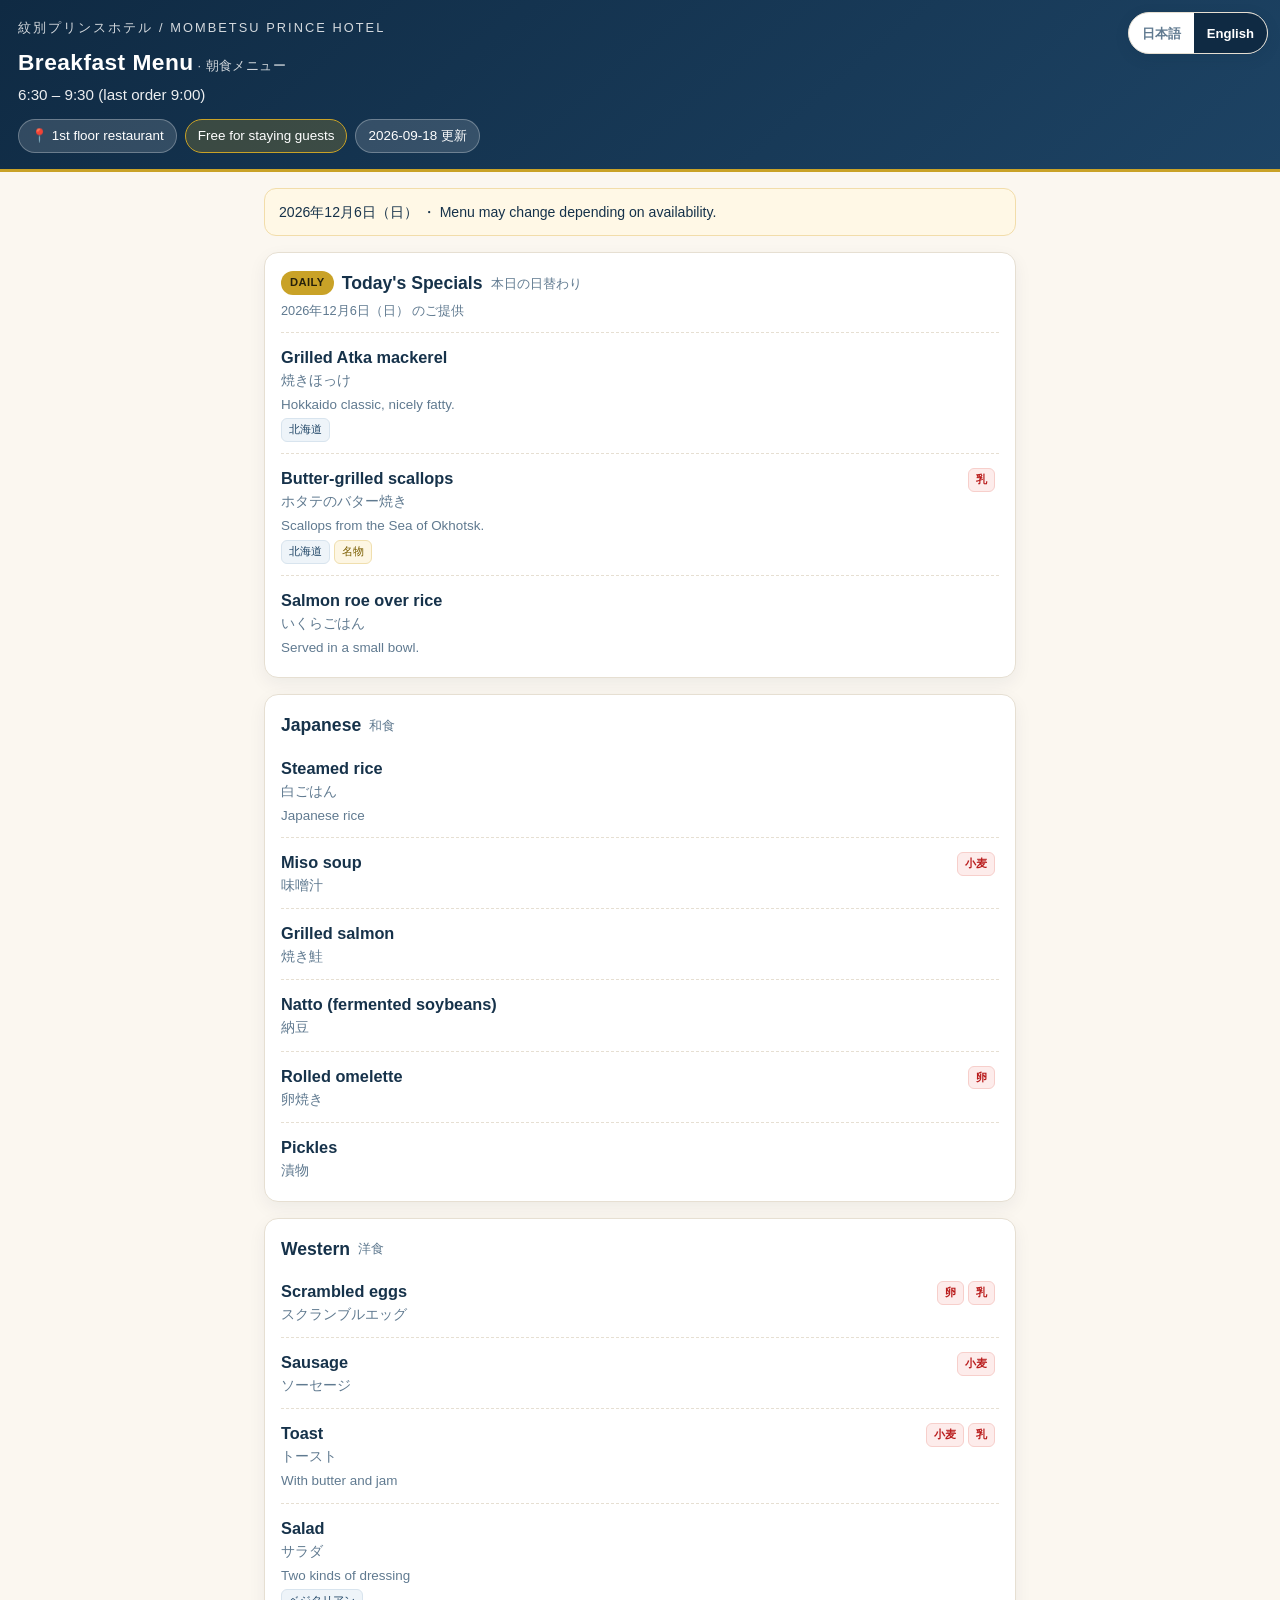
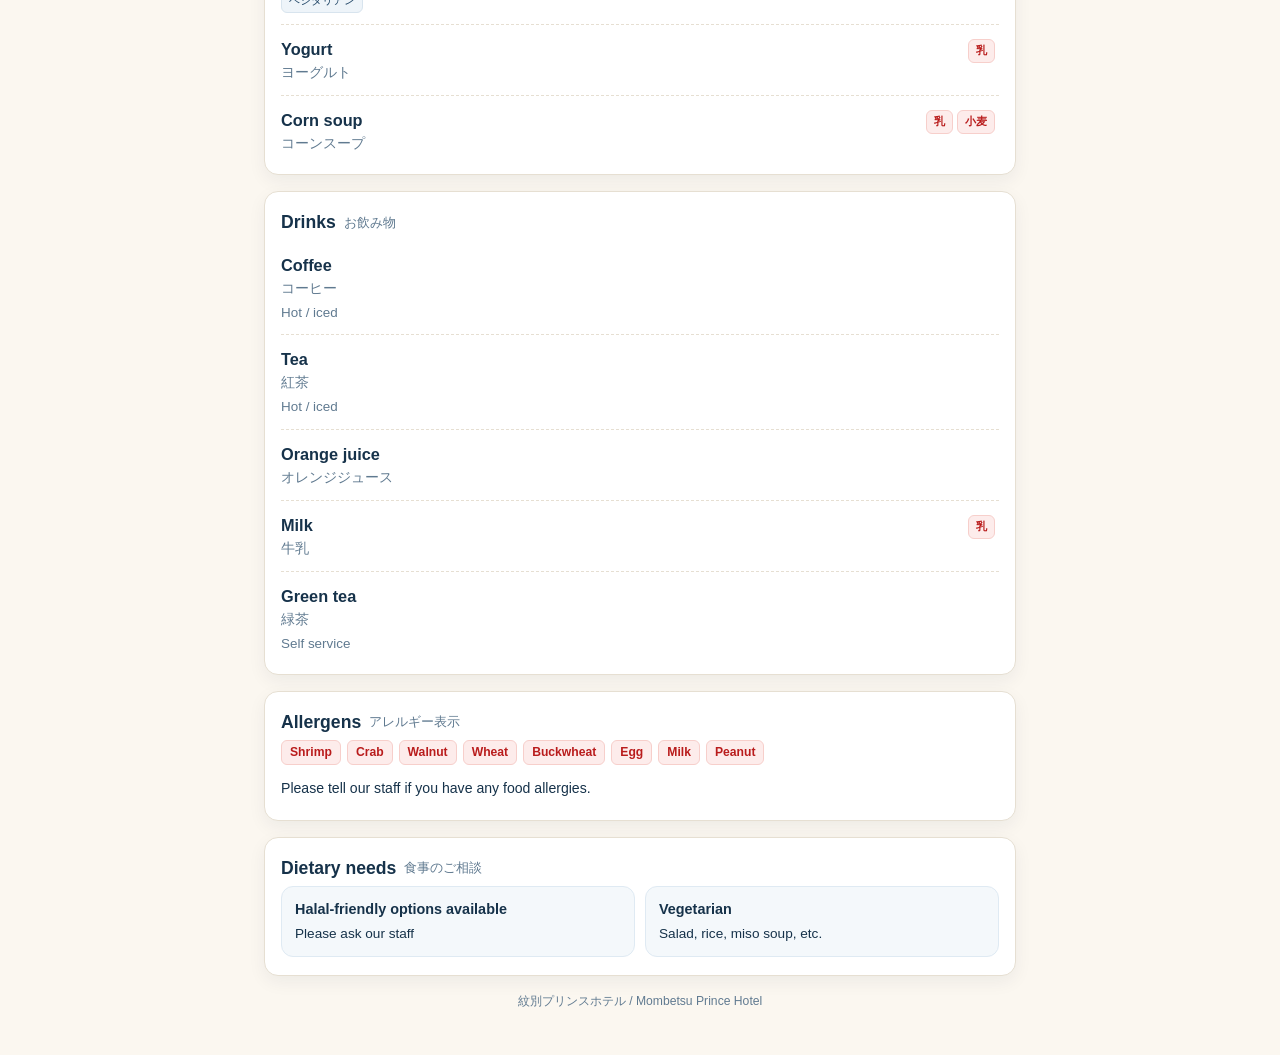
==== index.html @ 8510df5a "Add files via upload" ====
<!DOCTYPE html>
<html lang="ja">
<head>
<meta charset="UTF-8">
<meta name="viewport" content="width=device-width, initial-scale=1.0, viewport-fit=cover">
<meta name="theme-color" content="#0f2a43">
<title>朝食メニュー · Breakfast Menu</title>
<link rel="stylesheet" href="menu.css">
</head>
<body>

  <!-- tombol bahasa -->
  <div class="bahasa" id="pilihBahasa">
    <button data-bhs="jp" class="aktif">日本語</button>
    <button data-bhs="en">English</button>
  </div>

  <div id="isiMenu">
    <div class="wadah" style="padding-top:40px;text-align:center;color:#607a90">読み込み中… / Loading…</div>
  </div>

  <script src="menu-app.js"></script>
  <script>
  (function () {
    "use strict";
    var bhs = MenuSarapan.bahasaAwal();
    var data = null;

    function gambar() {
      if (!data) return;
      MenuSarapan.renderTamu(document.getElementById("isiMenu"), data, bhs);
      document.documentElement.lang = bhs === "en" ? "en" : "ja";
      document.querySelectorAll("#pilihBahasa button").forEach(function (b) {
        b.classList.toggle("aktif", b.dataset.bhs === bhs);
      });
    }

    document.querySelectorAll("#pilihBahasa button").forEach(function (b) {
      b.addEventListener("click", function () {
        bhs = b.dataset.bhs;
        MenuSarapan.simpanBahasa(bhs);
        gambar();
      });
    });

    MenuSarapan.muat().then(function (d) {
      if (!d) {
        document.getElementById("isiMenu").innerHTML =
          '<div class="wadah"><div class="catatan">メニューを読み込めませんでした 😢<br>menu.json がアップロードされているか確認してください。</div></div>';
        return;
      }
      data = d;
      gambar();
    });

    // data di-refresh tiap 30 menit (kalau menu harian diganti, tamu langsung lihat)
    setInterval(function () {
      MenuSarapan.muat().then(function (d) { if (d) { data = d; gambar(); } });
    }, 30 * 60 * 1000);

    // offline (service worker)
    if ("serviceWorker" in navigator) {
      window.addEventListener("load", function () {
        navigator.serviceWorker.register("sw.js").catch(function () {});
      });
    }
  })();
  </script>
</body>
</html>
---- menu.css ----
/* ==========================================================================
   Menu Sarapan — gaya bersama (halaman tamu + mode layar)
   ========================================================================== */
:root {
  --navy: #0f2a43;
  --navy-soft: #1d4364;
  --emas: #c9a227;
  --kertas: #fbf7f0;
  --kartu: #ffffff;
  --teks: #16324a;
  --redup: #607a90;
  --garis: #e6dfd2;
  --alergi: #b91c1c;
}

* { box-sizing: border-box; -webkit-tap-highlight-color: transparent; }

body {
  margin: 0;
  font-family: -apple-system, BlinkMacSystemFont, "Hiragino Kaku Gothic ProN", "Yu Gothic",
               "Noto Sans JP", "Segoe UI", sans-serif;
  background: var(--kertas);
  color: var(--teks);
  line-height: 1.6;
}

/* ---------- kepala ---------- */
.kepala {
  background: linear-gradient(140deg, var(--navy), var(--navy-soft));
  color: #fff;
  padding: calc(env(safe-area-inset-top) + 18px) 18px 16px;
  border-bottom: 3px solid var(--emas);
}
.kepala .hotel { font-size: .8rem; letter-spacing: .16em; text-transform: uppercase; opacity: .82; }
.kepala h1 { margin: 6px 0 2px; font-size: 1.42rem; letter-spacing: .02em; }
.kepala .sub { font-size: .95rem; opacity: .92; }
.kepala .baris-info { display: flex; flex-wrap: wrap; gap: 8px; margin-top: 12px; }
.pil {
  background: rgba(255, 255, 255, .14);
  border: 1px solid rgba(255, 255, 255, .28);
  border-radius: 999px;
  padding: 5px 12px;
  font-size: .84rem;
}
.pil.emas { background: rgba(201, 162, 39, .22); border-color: var(--emas); }

/* ---------- isi ---------- */
.wadah { max-width: 780px; margin: 0 auto; padding: 16px 14px 44px; }

.kartu {
  background: var(--kartu);
  border: 1px solid var(--garis);
  border-radius: 14px;
  padding: 16px 16px 8px;
  margin: 0 0 16px;
  box-shadow: 0 6px 18px rgba(15, 42, 67, .06);
}
.kartu > h2 {
  margin: 0 0 4px;
  font-size: 1.1rem;
  display: flex;
  align-items: center;
  gap: 8px;
  flex-wrap: wrap;
}
.kartu > h2 .en { font-size: .82rem; color: var(--redup); font-weight: 500; }
.tanda-harian {
  background: var(--emas);
  color: #26210b;
  font-size: .7rem;
  font-weight: 700;
  border-radius: 999px;
  padding: 3px 9px;
  letter-spacing: .04em;
}
.tanggal { font-size: .8rem; color: var(--redup); margin: 2px 0 10px; }

.item { display: flex; gap: 10px; padding: 11px 0; border-top: 1px dashed var(--garis); }
.item:first-of-type { border-top: 0; }
.item .nama { font-weight: 700; font-size: 1.02rem; }
.item .nama .en { display: block; font-weight: 500; font-size: .86rem; color: var(--redup); }
.item .keterangan { font-size: .84rem; color: var(--redup); margin-top: 2px; }
.item .kanan { margin-left: auto; text-align: right; flex: 0 0 auto; }

.tag, .alergi {
  display: inline-block;
  font-size: .7rem;
  border-radius: 6px;
  padding: 2px 7px;
  margin: 3px 4px 0 0;
  white-space: nowrap;
}
.tag { background: #eef4f9; color: var(--navy-soft); border: 1px solid #d8e4ee; }
.tag.emas { background: #fdf6e3; color: #7a5d00; border-color: #f0dfae; }
.alergi { background: #fdeceb; color: var(--alergi); border: 1px solid #f7cfcb; font-weight: 700; }

/* ---------- alergi & catatan ---------- */
.legenda { display: flex; flex-wrap: wrap; gap: 6px; margin: 4px 0 12px; }
.legenda span {
  background: #fdeceb; color: var(--alergi); border: 1px solid #f7cfcb;
  border-radius: 6px; padding: 2px 8px; font-size: .76rem; font-weight: 700;
}
.catatan {
  background: #fff8e6; border: 1px solid #f2ddaa; border-radius: 12px;
  padding: 12px 14px; font-size: .88rem; margin-bottom: 16px;
}
.kurasi { display: flex; flex-wrap: wrap; gap: 10px; }
.kurasi > div {
  flex: 1 1 220px; background: #f4f8fb; border: 1px solid #dfeaf3;
  border-radius: 12px; padding: 11px 13px; font-size: .85rem;
}
.kurasi b { display: block; font-size: .9rem; margin-bottom: 2px; }

/* ---------- bahasa ---------- */
.bahasa {
  position: fixed; top: calc(env(safe-area-inset-top) + 12px); right: 12px; z-index: 20;
  display: flex; background: #fff; border: 1px solid var(--garis); border-radius: 999px;
  overflow: hidden; box-shadow: 0 4px 14px rgba(15, 42, 67, .14);
}
.bahasa button {
  border: 0; background: transparent; font: inherit; font-weight: 700; font-size: .82rem;
  padding: 8px 13px; min-height: 40px; cursor: pointer; color: var(--redup);
}
.bahasa button.aktif { background: var(--navy); color: #fff; }

.kaki { text-align: center; font-size: .76rem; color: var(--redup); margin-top: 6px; }

/* ---------- mode layar (layar.html) ---------- */
.layar-mode {
  background: linear-gradient(160deg, #08182a, #0f2a43 55%, #13314f);
  color: #fff;
  min-height: 100vh;
  padding: 2.2vh 2.6vw calc(2.2vh + env(safe-area-inset-bottom));
  display: flex;
  flex-direction: column;
}
.layar-atas { display: flex; align-items: flex-end; justify-content: space-between; gap: 14px; }
.layar-atas .hotel-name { font-size: clamp(1rem, 2.2vw, 1.5rem); letter-spacing: .1em; text-transform: uppercase; opacity: .85; }
.layar-atas .jam { font-size: clamp(1.1rem, 2.6vw, 1.9rem); font-weight: 700; color: #ffd76a; }
.layar-judul { margin: 1.4vh 0 .4vh; font-size: clamp(1.6rem, 4.6vw, 3.1rem); font-weight: 800; }
.layar-judul .en { display: block; font-size: clamp(.9rem, 2vw, 1.35rem); font-weight: 500; opacity: .78; }
.layar-isi {
  flex: 1; margin-top: 1.6vh;
  display: grid;
  grid-template-columns: repeat(auto-fit, minmax(260px, 1fr));
  gap: 1.5vh 2.2vw;
  align-content: start;
}
.kotak-item {
  background: rgba(255, 255, 255, .07);
  border: 1px solid rgba(255, 255, 255, .16);
  border-radius: 14px;
  padding: 1.5vh 1.2vw;
}
.kotak-item .nm { font-size: clamp(1.1rem, 2.5vw, 1.85rem); font-weight: 700; }
.kotak-item .en { font-size: clamp(.8rem, 1.5vw, 1.05rem); opacity: .78; }
.kotak-item .alergi { background: rgba(255, 120, 120, .16); color: #ffc9c9; border-color: rgba(255, 150, 150, .4); }
.layar-bawah {
  display: flex; align-items: center; justify-content: space-between;
  gap: 12px; margin-top: 1.6vh; font-size: clamp(.8rem, 1.5vw, 1.05rem);
}
.titik { display: flex; gap: 7px; }
.titik i { width: 11px; height: 11px; border-radius: 50%; background: rgba(255,255,255,.3); display: block; }
.titik i.on { background: #ffd76a; }
.minta-full {
  position: fixed; inset: 0; background: rgba(4, 12, 22, .94); color: #fff; z-index: 50;
  display: flex; flex-direction: column; align-items: center; justify-content: center; gap: 12px;
  text-align: center; padding: 24px; cursor: pointer;
}
.minta-full b { font-size: 1.3rem; }
.minta-full span { font-size: .9rem; opacity: .8; }

@media (max-width: 480px) {
  .bahasa { top: auto; bottom: calc(env(safe-area-inset-bottom) + 12px); right: 12px; }
}
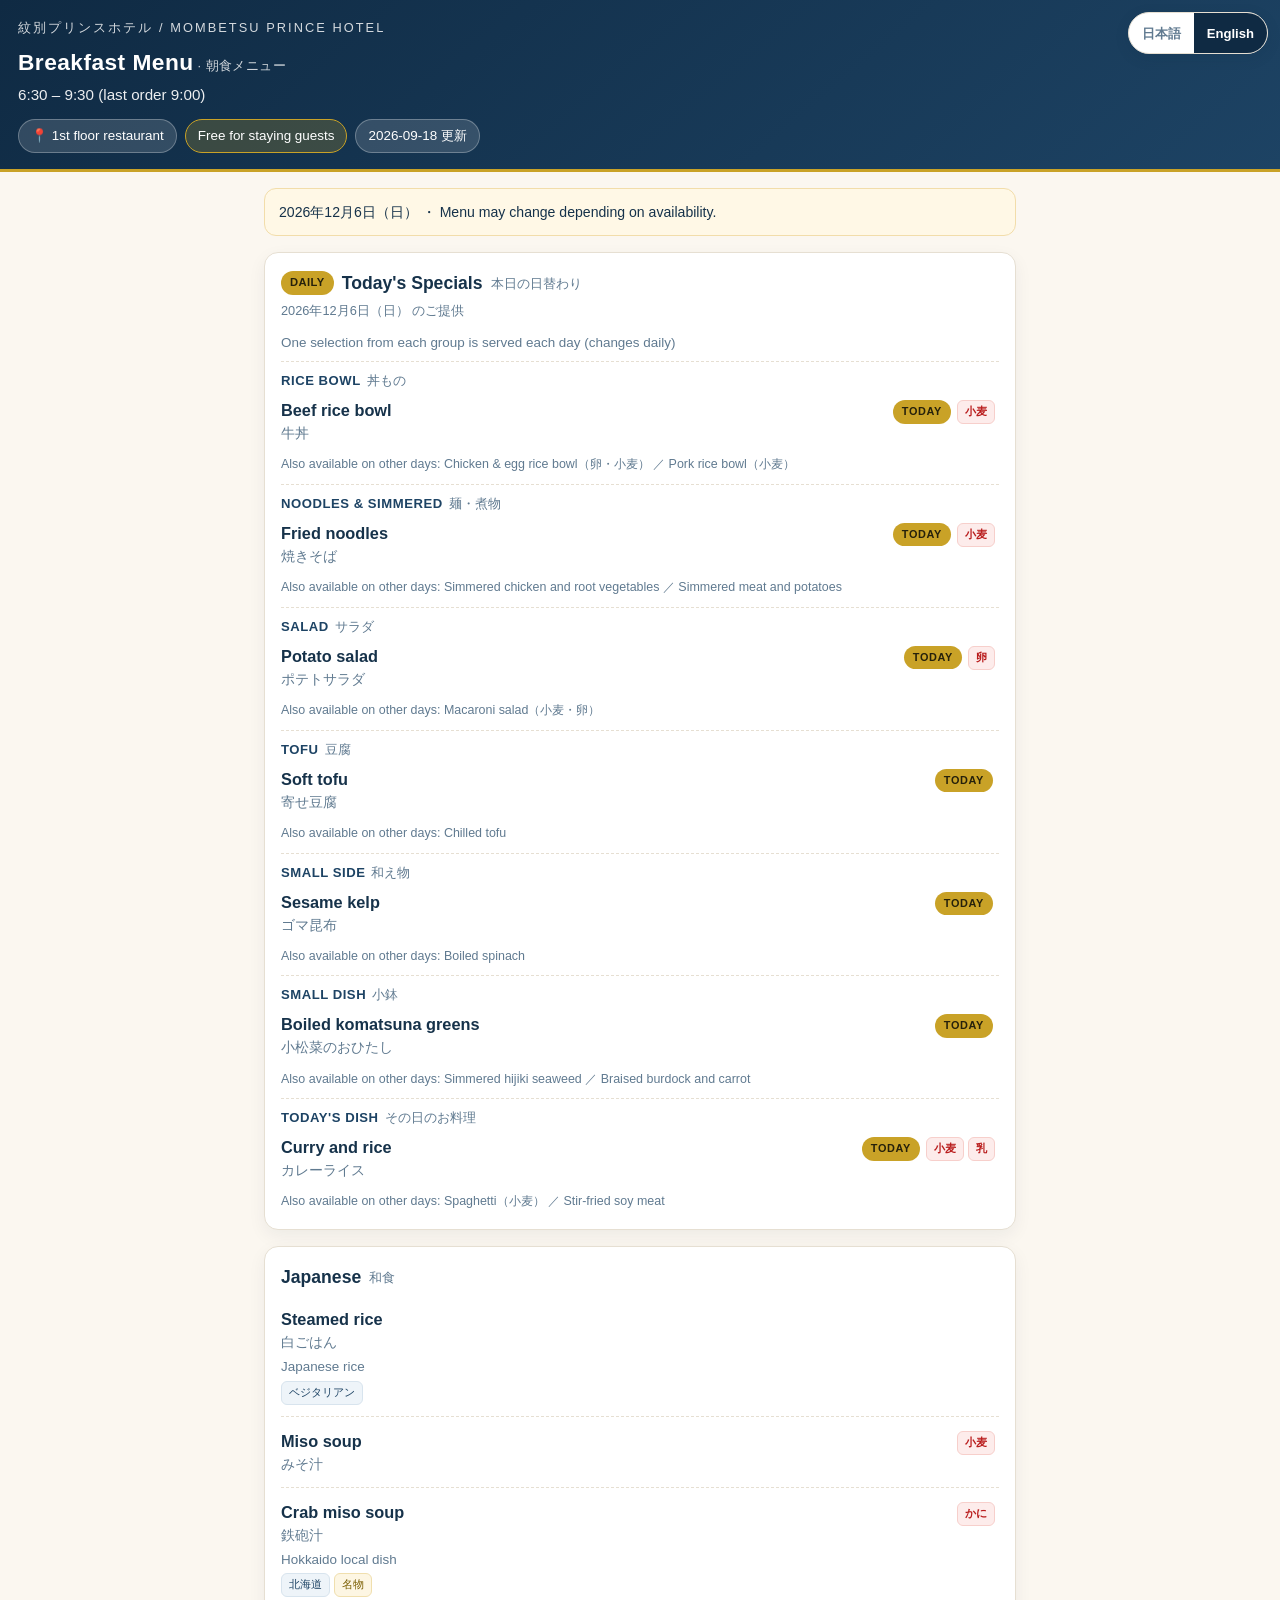
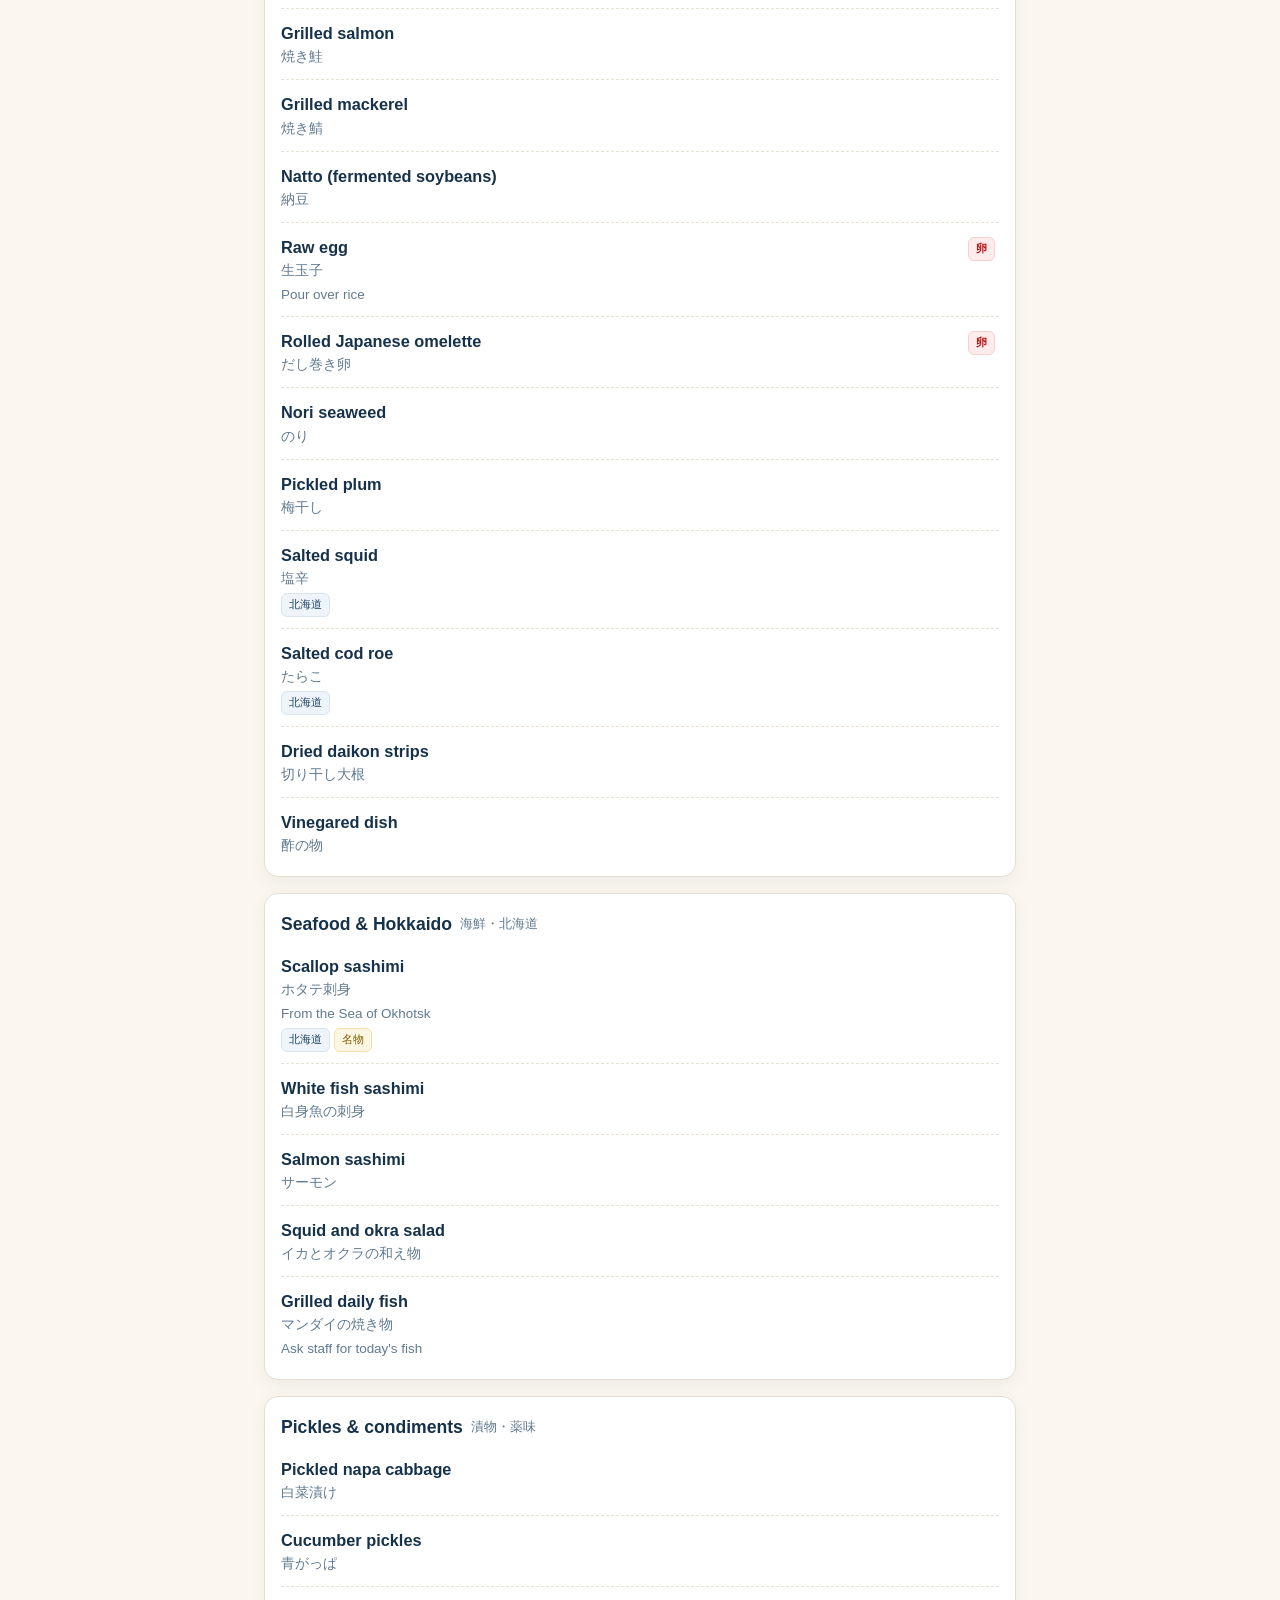
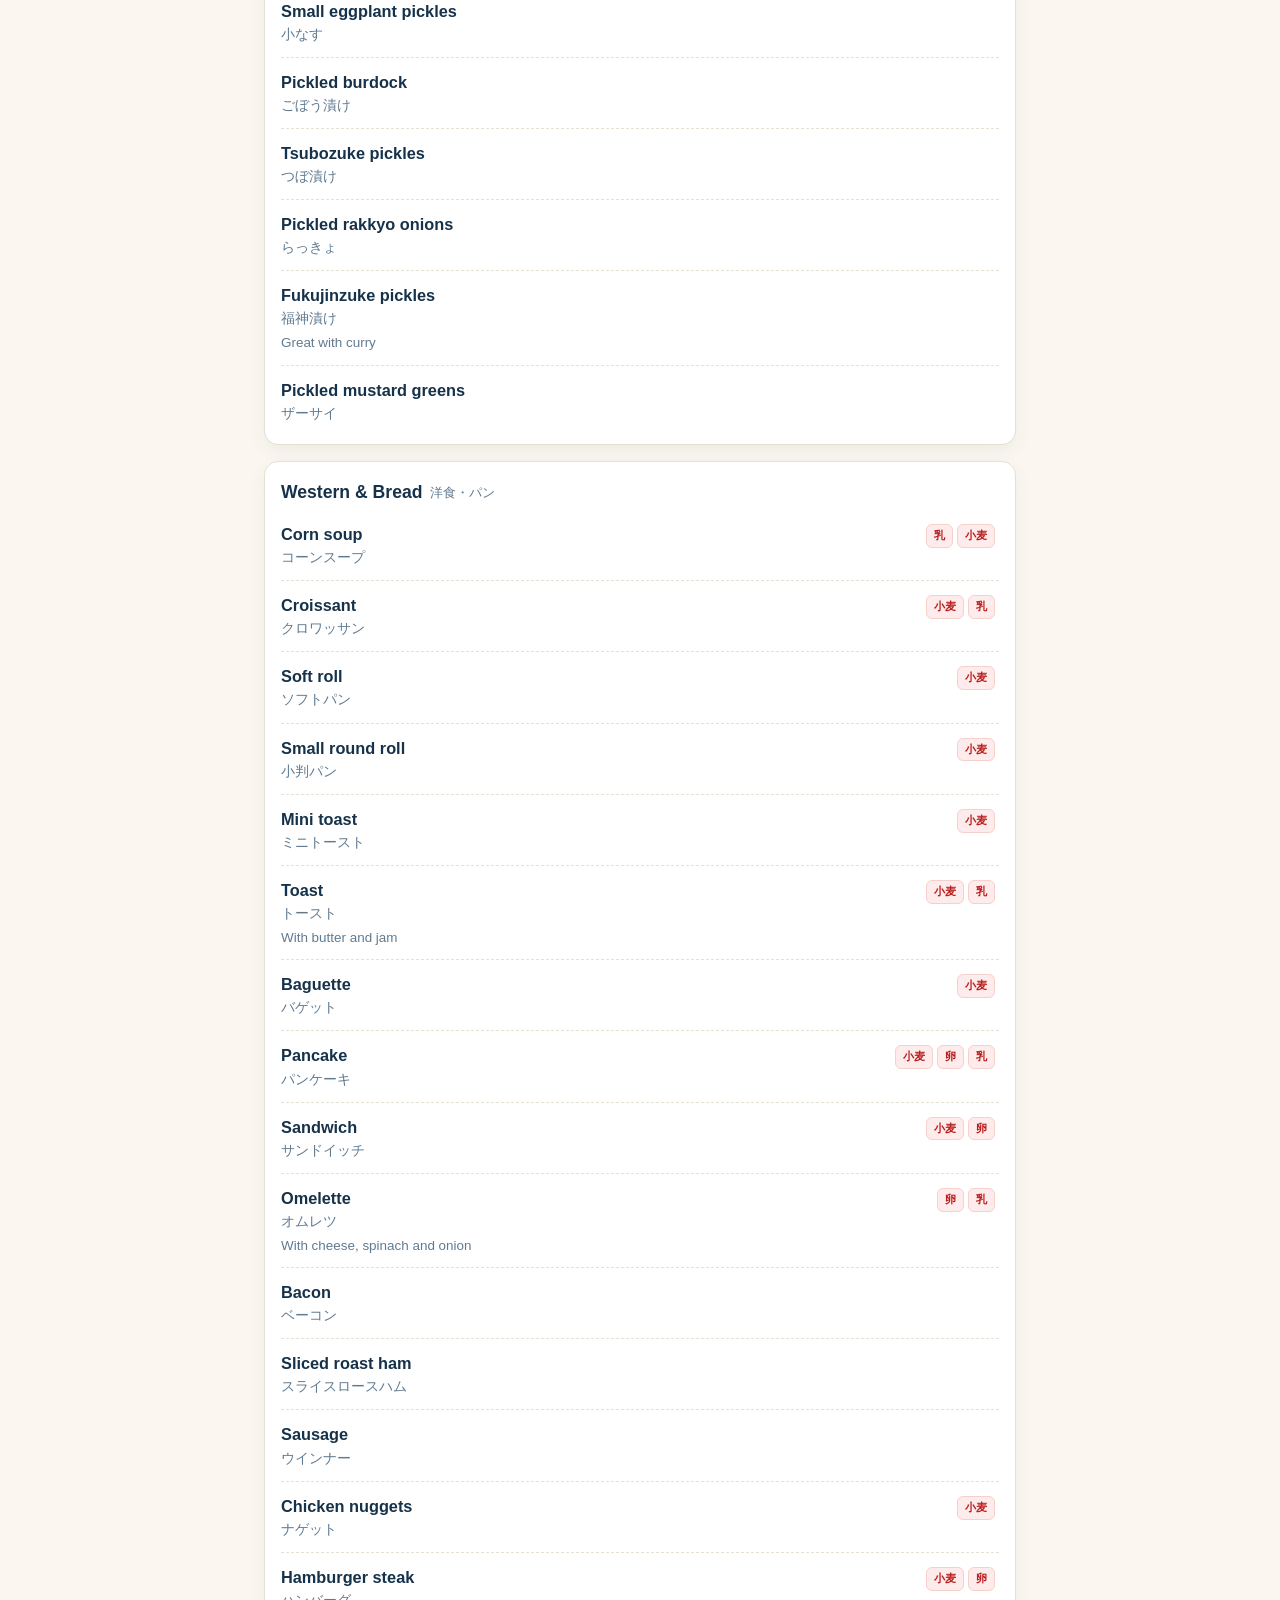
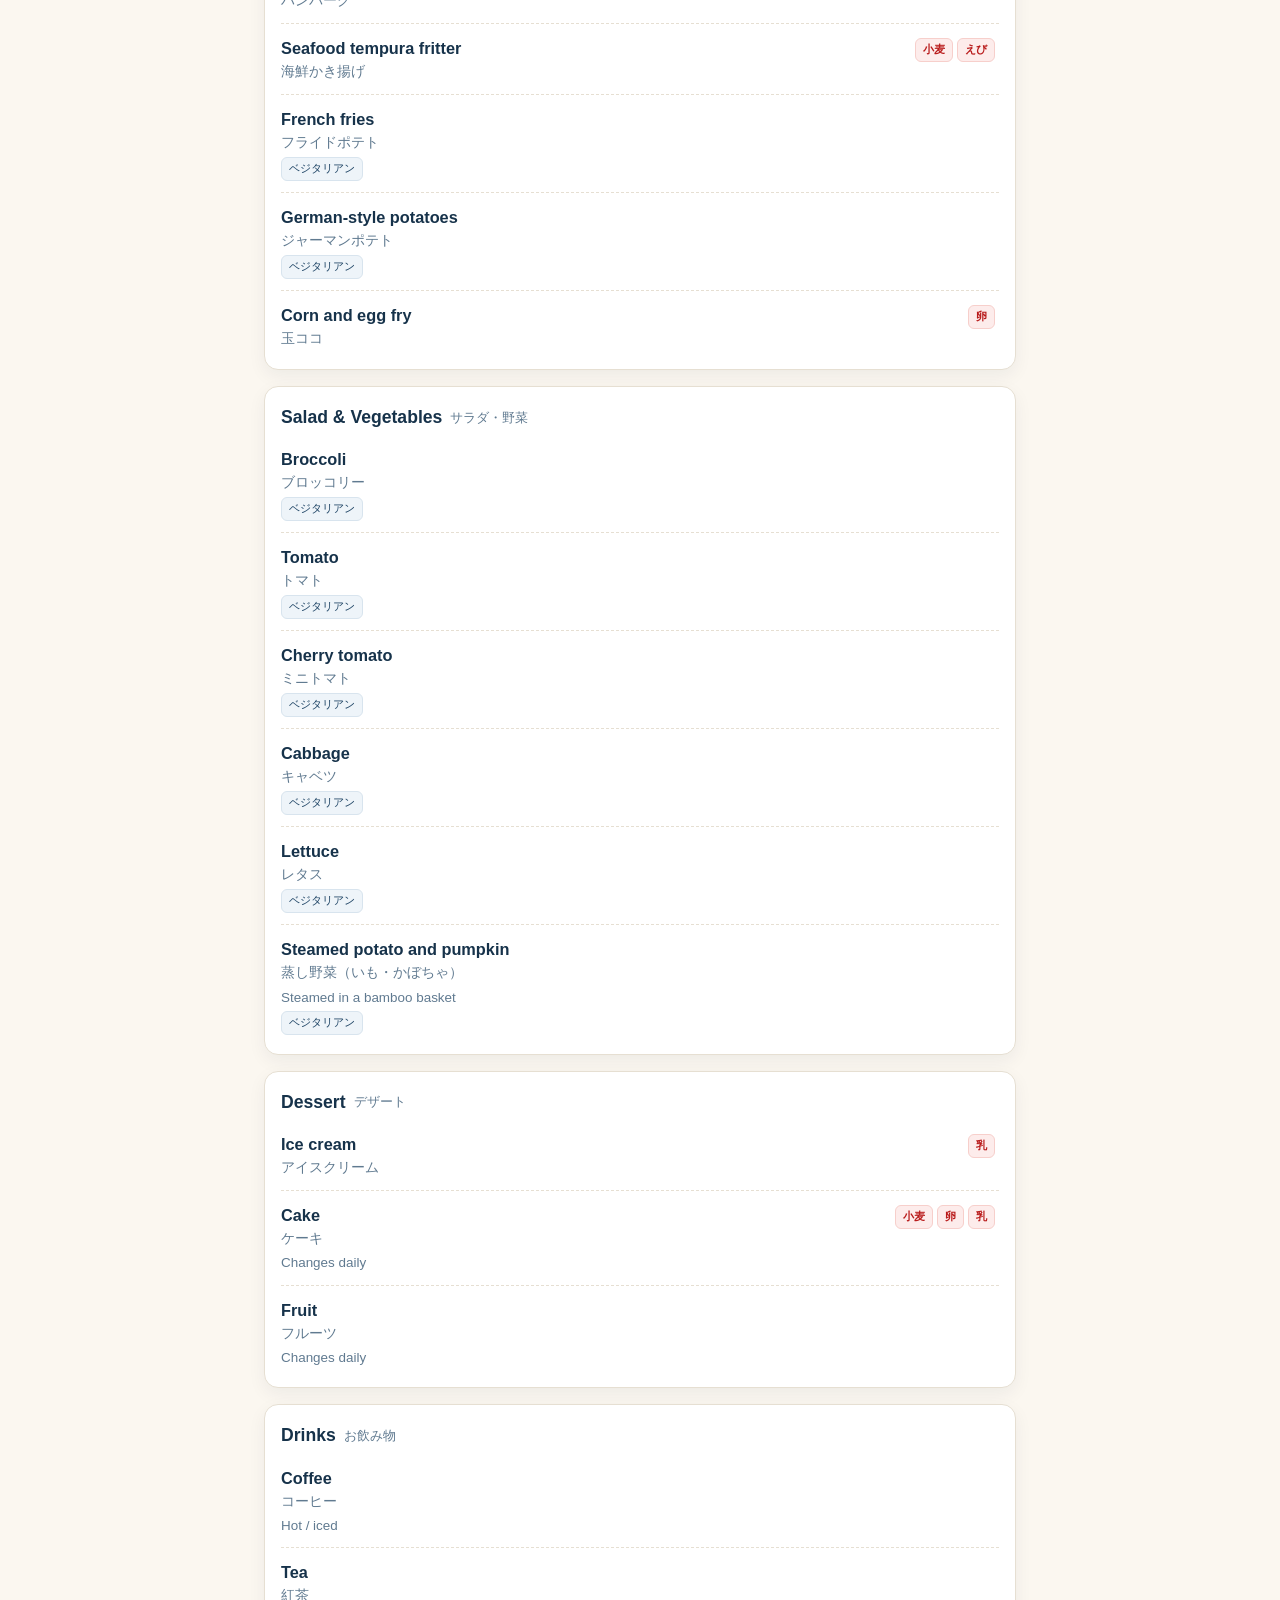
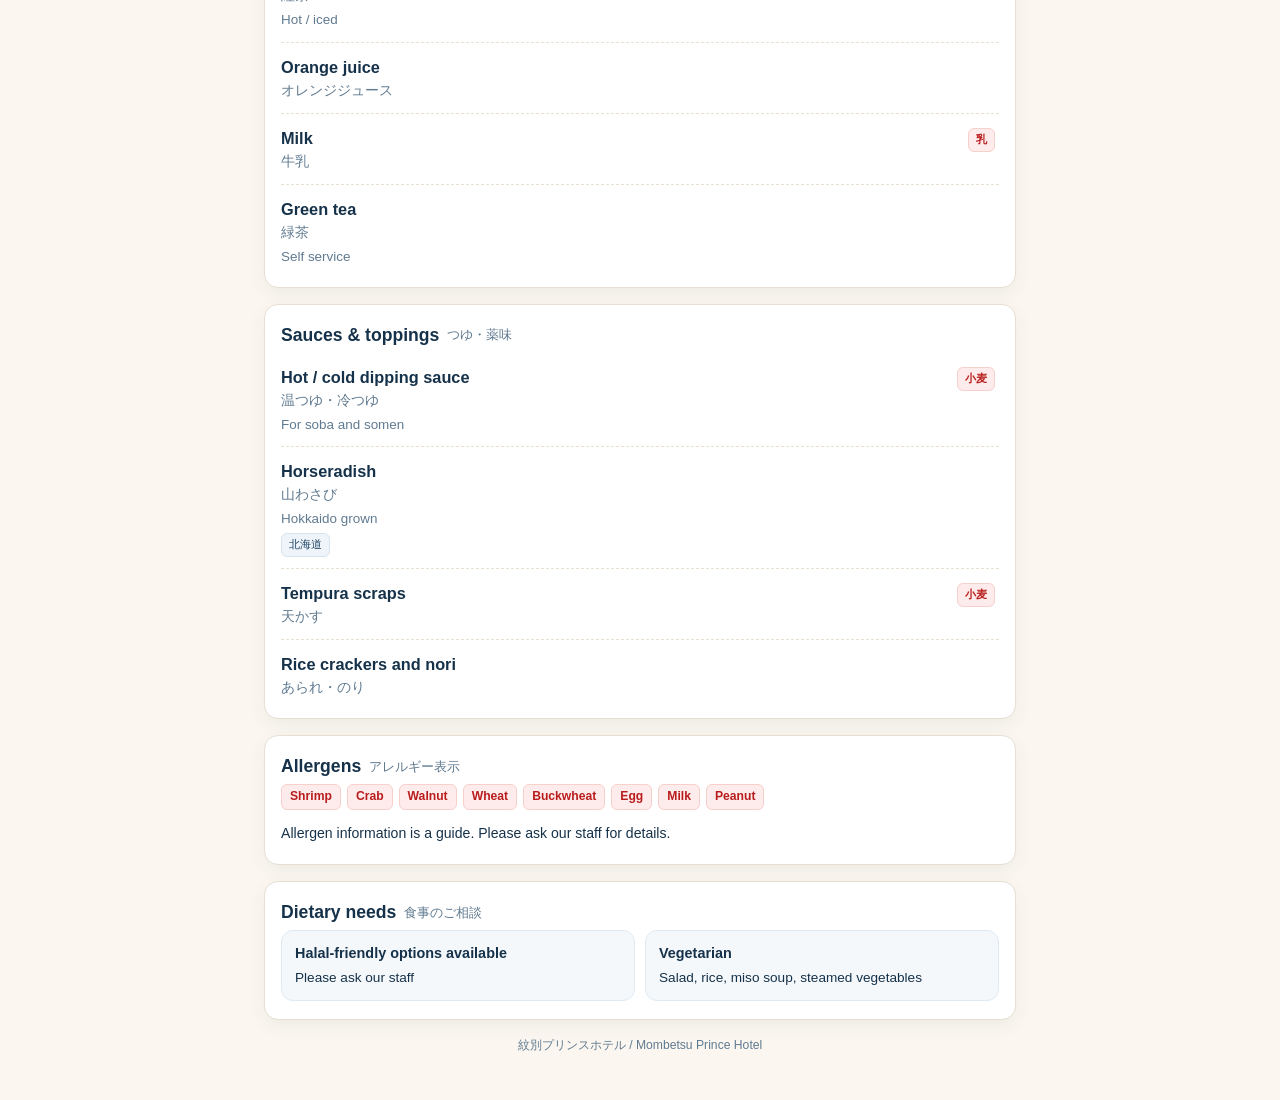
==== commit d4b603aa: "Add files via upload" ====
--- a/index.html
+++ b/index.html
@@ -5,7 +5,7 @@
 <meta name="viewport" content="width=device-width, initial-scale=1.0, viewport-fit=cover">
 <meta name="theme-color" content="#0f2a43">
 <title>朝食メニュー · Breakfast Menu</title>
-<link rel="stylesheet" href="menu.css">
+<link rel="stylesheet" href="menu.css?v=2">
 </head>
 <body>
 
@@ -19,7 +19,7 @@
     <div class="wadah" style="padding-top:40px;text-align:center;color:#607a90">読み込み中… / Loading…</div>
   </div>
 
-  <script src="menu-app.js"></script>
+  <script src="menu-app.js?v=2"></script>
   <script>
   (function () {
     "use strict";
--- a/menu.css
+++ b/menu.css
@@ -173,3 +173,21 @@
 @media (max-width: 480px) {
   .bahasa { top: auto; bottom: calc(env(safe-area-inset-bottom) + 12px); right: 12px; }
 }
+
+/* ---------- grup 日替わり ---------- */
+.grup-catatan { font-size: .84rem; color: var(--redup); margin: 2px 0 8px; }
+.grup { border-top: 1px dashed var(--garis); padding: 8px 0 10px; }
+.grup:first-of-type { border-top: 0; }
+.grup-judul {
+  font-size: .82rem; font-weight: 700; color: var(--navy-soft);
+  letter-spacing: .04em; text-transform: uppercase; margin-bottom: 2px;
+}
+.grup-judul .en { text-transform: none; letter-spacing: 0; color: var(--redup); font-weight: 500; margin-left: 6px; }
+.grup .item { padding: 4px 0; border-top: 0; }
+.badge-kini {
+  display: inline-block; background: var(--emas); color: #26210b; font-size: .68rem;
+  font-weight: 800; border-radius: 999px; padding: 3px 9px; margin-right: 6px; letter-spacing: .06em;
+}
+.grup-lain { font-size: .78rem; color: var(--redup); margin-top: 6px; line-height: 1.5; }
+.grup-nama { font-size: .82rem; letter-spacing: .08em; text-transform: uppercase; opacity: .75; margin-bottom: 2px; }
+.grup-lain-layar { font-size: clamp(.7rem, 1.2vw, .9rem); opacity: .65; margin-top: 4px; }
